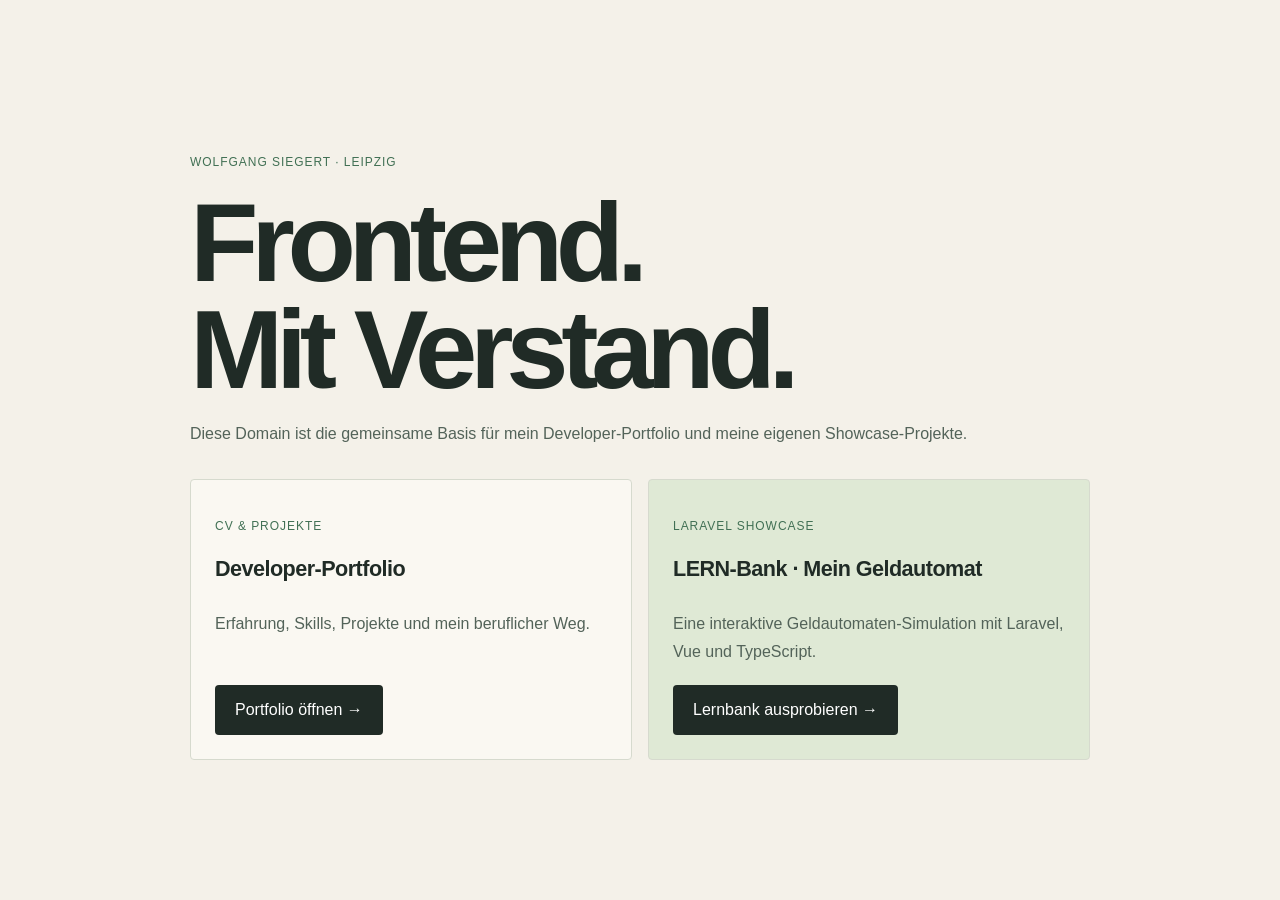
==== index.html @ e63d9061 "Show ATM card on domain landing page" ====
<!doctype html>
<html lang="de">
<head>
  <meta charset="utf-8">
  <meta name="viewport" content="width=device-width, initial-scale=1">
  <meta name="description" content="Website von Wolfgang Siegert, Frontend Developer aus Leipzig.">
  <meta name="theme-color" content="#f4f1e9">
  <title>Wolfgang Siegert · Frontend Developer</title>
  <style>
    :root { font-family: Inter, "Segoe UI", Arial, sans-serif; color: #202b26; background: #f4f1e9; }
    * { box-sizing: border-box; }
    body { min-height: 100vh; margin: 0; display: grid; place-items: center; padding: 2rem; }
    main { width: min(900px, 100%); }
    p { color: #536359; line-height: 1.7; }
    .label { color: #417054; text-transform: uppercase; letter-spacing: .08em; font-size: .75rem; }
    h1 { margin: 1rem 0; font-size: clamp(3rem, 9vw, 7rem); letter-spacing: -.065em; line-height: .96; }
    h2 { margin: 0 0 .75rem; font-size: 1.35rem; letter-spacing: -.025em; }
    .projects { display: grid; grid-template-columns: repeat(2, minmax(0, 1fr)); gap: 1rem; margin-top: 2rem; }
    .project { display: flex; flex-direction: column; align-items: flex-start; min-height: 210px; padding: 1.5rem; border: 1px solid #d6dace; border-radius: 4px; background: #faf8f2; }
    .project.atm { background: #dfe9d5; }
    .project p { margin-bottom: 1.25rem; }
    a { display: inline-block; margin-top: auto; padding: 1rem 1.25rem; border-radius: 4px; color: #fff; background: #202b26; text-decoration: none; }
    a:focus-visible { outline: 3px solid #9c661d; outline-offset: 5px; }
    @media (max-width: 650px) { .projects { grid-template-columns: 1fr; } }
  </style>
</head>
<body>
  <main>
    <p class="label">Wolfgang Siegert · Leipzig</p>
    <h1>Frontend.<br>Mit Verstand.</h1>
    <p>Diese Domain ist die gemeinsame Basis für mein Developer-Portfolio und meine eigenen Showcase-Projekte.</p>
    <div class="projects">
      <section class="project" aria-labelledby="portfolio-title">
        <p class="label">CV & Projekte</p>
        <h2 id="portfolio-title">Developer-Portfolio</h2>
        <p>Erfahrung, Skills, Projekte und mein beruflicher Weg.</p>
        <a href="./portfolio/">Portfolio öffnen →</a>
      </section>
      <section class="project atm" aria-labelledby="atm-title">
        <p class="label">Laravel Showcase</p>
        <h2 id="atm-title">LERN-Bank · Mein Geldautomat</h2>
        <p>Eine interaktive Geldautomaten-Simulation mit Laravel, Vue und TypeScript.</p>
        <a href="./atm/">Lernbank ausprobieren →</a>
      </section>
    </div>
  </main>
</body>
</html>
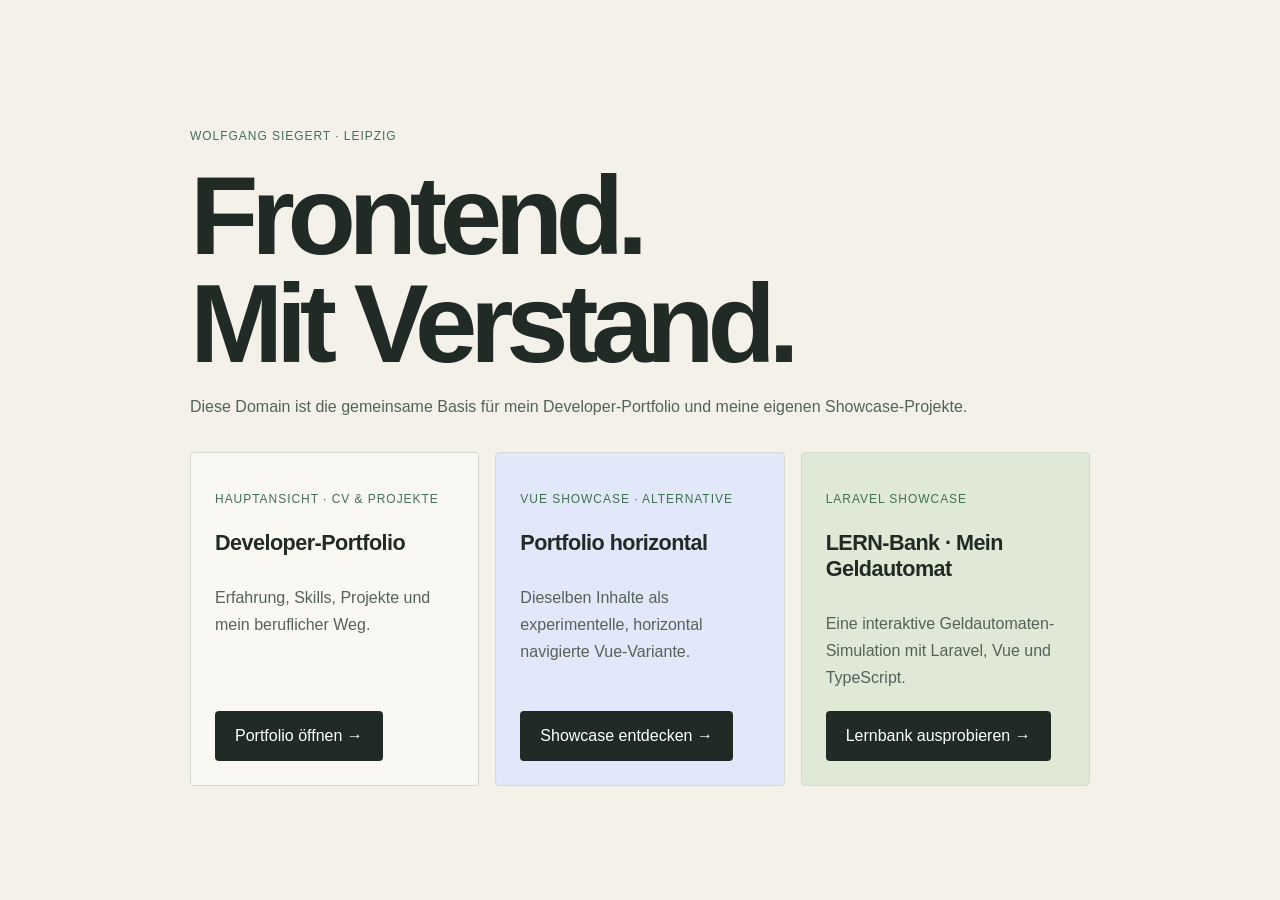
==== commit fb88fab1: "Add Vue portfolio showcase" ====
--- a/index.html
+++ b/index.html
@@ -5,6 +5,7 @@
   <meta name="viewport" content="width=device-width, initial-scale=1">
   <meta name="description" content="Website von Wolfgang Siegert, Frontend Developer aus Leipzig.">
   <meta name="theme-color" content="#f4f1e9">
+  <link rel="icon" href="/favicon.svg" type="image/svg+xml">
   <title>Wolfgang Siegert · Frontend Developer</title>
   <style>
     :root { font-family: Inter, "Segoe UI", Arial, sans-serif; color: #202b26; background: #f4f1e9; }
@@ -15,12 +16,14 @@
     .label { color: #417054; text-transform: uppercase; letter-spacing: .08em; font-size: .75rem; }
     h1 { margin: 1rem 0; font-size: clamp(3rem, 9vw, 7rem); letter-spacing: -.065em; line-height: .96; }
     h2 { margin: 0 0 .75rem; font-size: 1.35rem; letter-spacing: -.025em; }
-    .projects { display: grid; grid-template-columns: repeat(2, minmax(0, 1fr)); gap: 1rem; margin-top: 2rem; }
+    .projects { display: grid; grid-template-columns: repeat(3, minmax(0, 1fr)); gap: 1rem; margin-top: 2rem; }
     .project { display: flex; flex-direction: column; align-items: flex-start; min-height: 210px; padding: 1.5rem; border: 1px solid #d6dace; border-radius: 4px; background: #faf8f2; }
     .project.atm { background: #dfe9d5; }
+    .project.vue { background: #e1e8fa; }
     .project p { margin-bottom: 1.25rem; }
     a { display: inline-block; margin-top: auto; padding: 1rem 1.25rem; border-radius: 4px; color: #fff; background: #202b26; text-decoration: none; }
     a:focus-visible { outline: 3px solid #9c661d; outline-offset: 5px; }
+    .sr-only { position: absolute; width: 1px; height: 1px; overflow: hidden; clip-path: inset(50%); white-space: nowrap; }
     @media (max-width: 650px) { .projects { grid-template-columns: 1fr; } }
   </style>
 </head>
@@ -31,16 +34,22 @@
     <p>Diese Domain ist die gemeinsame Basis für mein Developer-Portfolio und meine eigenen Showcase-Projekte.</p>
     <div class="projects">
       <section class="project" aria-labelledby="portfolio-title">
-        <p class="label">CV & Projekte</p>
+        <p class="label">Hauptansicht · CV & Projekte</p>
         <h2 id="portfolio-title">Developer-Portfolio</h2>
         <p>Erfahrung, Skills, Projekte und mein beruflicher Weg.</p>
         <a href="./portfolio/">Portfolio öffnen →</a>
+      </section>
+      <section class="project vue" aria-labelledby="vue-title">
+        <p class="label">Vue Showcase · Alternative</p>
+        <h2 id="vue-title">Portfolio horizontal</h2>
+        <p>Dieselben Inhalte als experimentelle, horizontal navigierte Vue-Variante.</p>
+        <a href="./portfolio-vue/">Showcase entdecken →</a>
       </section>
       <section class="project atm" aria-labelledby="atm-title">
         <p class="label">Laravel Showcase</p>
         <h2 id="atm-title">LERN-Bank · Mein Geldautomat</h2>
         <p>Eine interaktive Geldautomaten-Simulation mit Laravel, Vue und TypeScript.</p>
-        <a href="./atm/">Lernbank ausprobieren →</a>
+        <a href="./atm/" target="_blank" rel="noopener noreferrer">Lernbank ausprobieren →<span class="sr-only"> (öffnet einen neuen Tab)</span></a>
       </section>
     </div>
   </main>
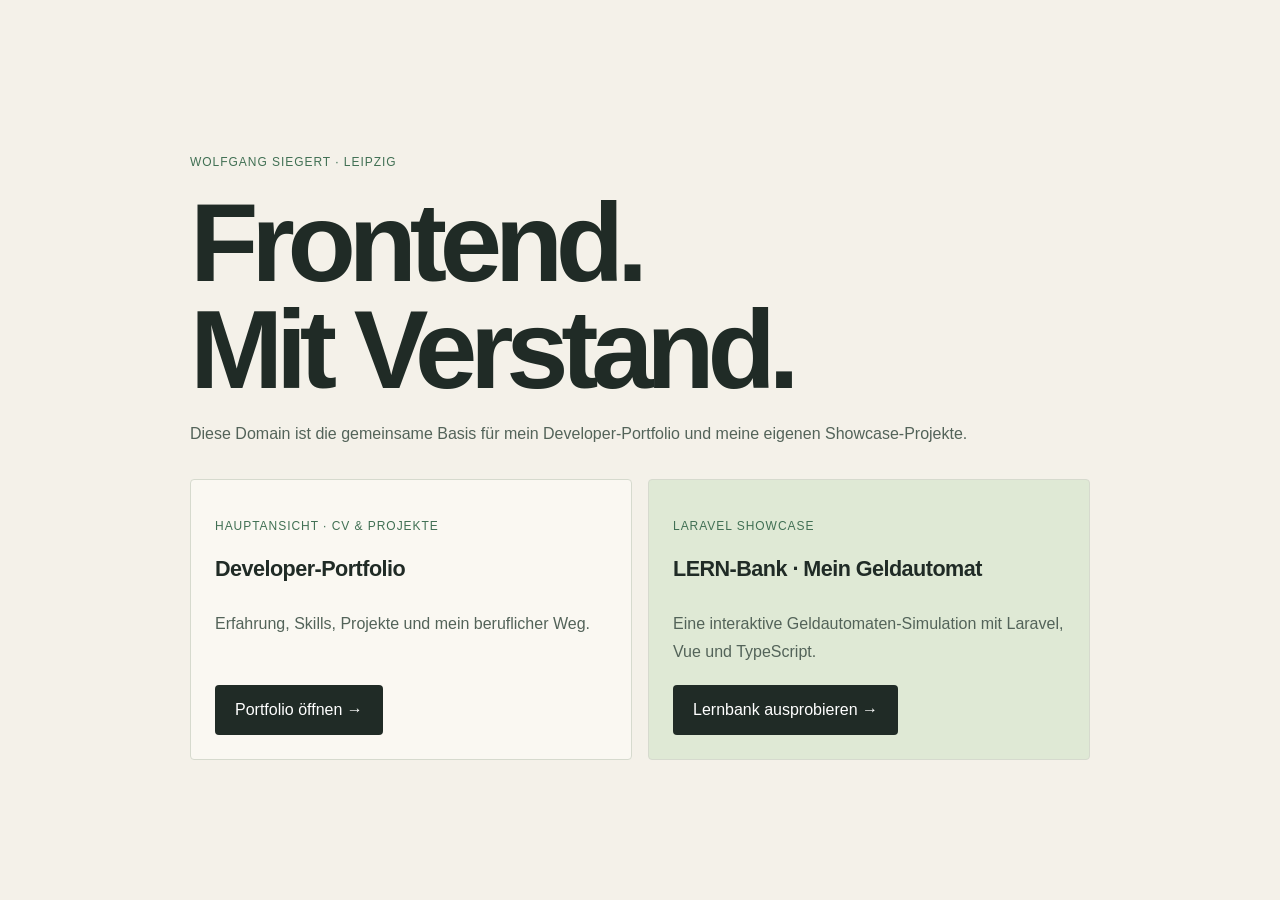
==== commit 226f2f22: "Expose horizontal showcase only through portfolio switch" ====
--- a/index.html
+++ b/index.html
@@ -16,10 +16,9 @@
     .label { color: #417054; text-transform: uppercase; letter-spacing: .08em; font-size: .75rem; }
     h1 { margin: 1rem 0; font-size: clamp(3rem, 9vw, 7rem); letter-spacing: -.065em; line-height: .96; }
     h2 { margin: 0 0 .75rem; font-size: 1.35rem; letter-spacing: -.025em; }
-    .projects { display: grid; grid-template-columns: repeat(3, minmax(0, 1fr)); gap: 1rem; margin-top: 2rem; }
+    .projects { display: grid; grid-template-columns: repeat(2, minmax(0, 1fr)); gap: 1rem; margin-top: 2rem; }
     .project { display: flex; flex-direction: column; align-items: flex-start; min-height: 210px; padding: 1.5rem; border: 1px solid #d6dace; border-radius: 4px; background: #faf8f2; }
     .project.atm { background: #dfe9d5; }
-    .project.vue { background: #e1e8fa; }
     .project p { margin-bottom: 1.25rem; }
     a { display: inline-block; margin-top: auto; padding: 1rem 1.25rem; border-radius: 4px; color: #fff; background: #202b26; text-decoration: none; }
     a:focus-visible { outline: 3px solid #9c661d; outline-offset: 5px; }
@@ -39,12 +38,6 @@
         <p>Erfahrung, Skills, Projekte und mein beruflicher Weg.</p>
         <a href="./portfolio/">Portfolio öffnen →</a>
       </section>
-      <section class="project vue" aria-labelledby="vue-title">
-        <p class="label">Vue Showcase · Alternative</p>
-        <h2 id="vue-title">Portfolio horizontal</h2>
-        <p>Dieselben Inhalte als experimentelle, horizontal navigierte Vue-Variante.</p>
-        <a href="./portfolio-vue/">Showcase entdecken →</a>
-      </section>
       <section class="project atm" aria-labelledby="atm-title">
         <p class="label">Laravel Showcase</p>
         <h2 id="atm-title">LERN-Bank · Mein Geldautomat</h2>
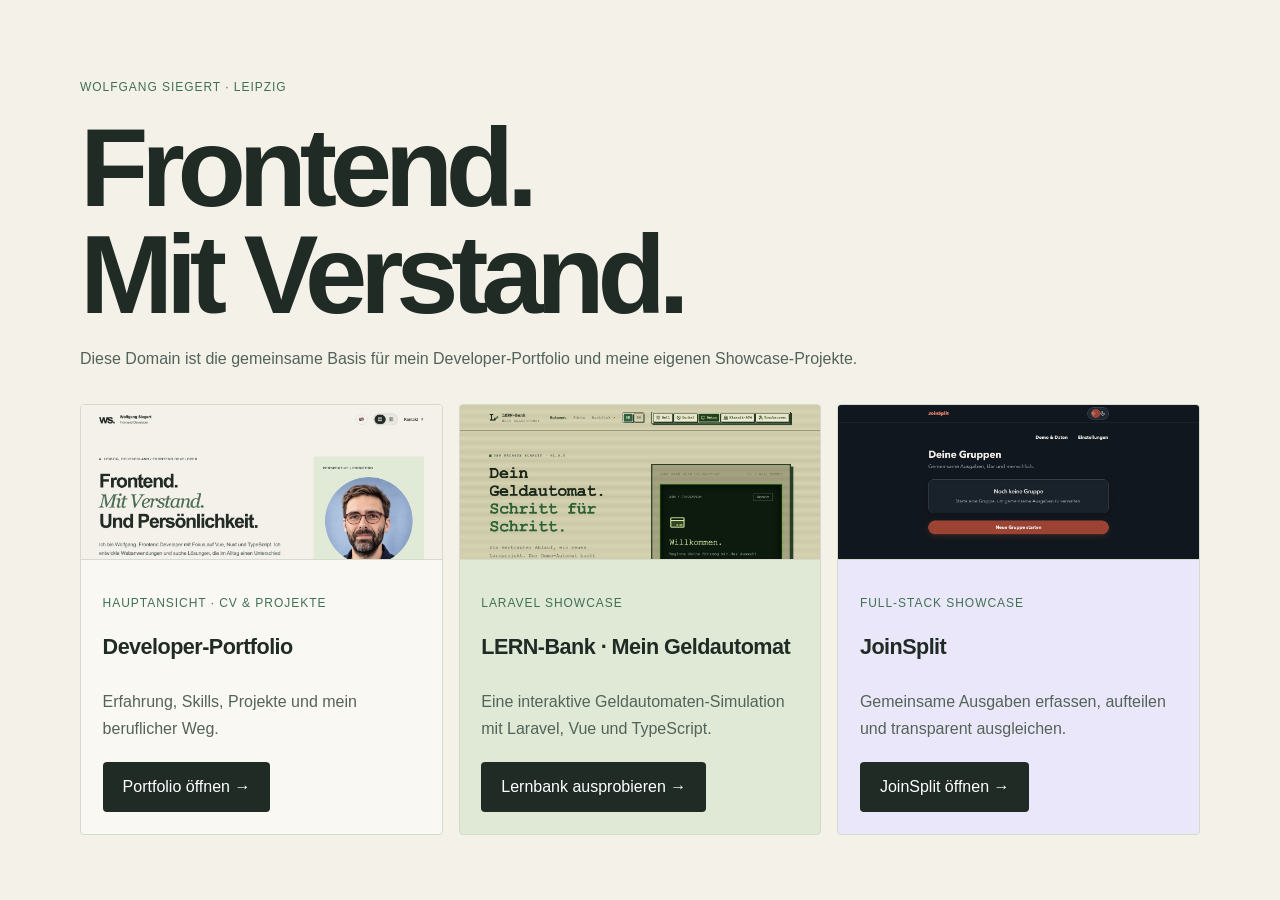
==== commit 919474b5: "Add JoinSplit and project screenshots" ====
--- a/index.html
+++ b/index.html
@@ -11,19 +11,23 @@
     :root { font-family: Inter, "Segoe UI", Arial, sans-serif; color: #202b26; background: #f4f1e9; }
     * { box-sizing: border-box; }
     body { min-height: 100vh; margin: 0; display: grid; place-items: center; padding: 2rem; }
-    main { width: min(900px, 100%); }
+    main { width: min(1120px, 100%); }
     p { color: #536359; line-height: 1.7; }
     .label { color: #417054; text-transform: uppercase; letter-spacing: .08em; font-size: .75rem; }
     h1 { margin: 1rem 0; font-size: clamp(3rem, 9vw, 7rem); letter-spacing: -.065em; line-height: .96; }
     h2 { margin: 0 0 .75rem; font-size: 1.35rem; letter-spacing: -.025em; }
-    .projects { display: grid; grid-template-columns: repeat(2, minmax(0, 1fr)); gap: 1rem; margin-top: 2rem; }
-    .project { display: flex; flex-direction: column; align-items: flex-start; min-height: 210px; padding: 1.5rem; border: 1px solid #d6dace; border-radius: 4px; background: #faf8f2; }
+    .projects { display: grid; grid-template-columns: repeat(3, minmax(0, 1fr)); gap: 1rem; margin-top: 2rem; }
+    .project { display: flex; min-width: 0; flex-direction: column; align-items: stretch; overflow: hidden; border: 1px solid #d6dace; border-radius: 4px; background: #faf8f2; }
     .project.atm { background: #dfe9d5; }
+    .project.joinsplit { background: #ebe7fa; }
+    .project img { display: block; width: 100%; height: 155px; object-fit: cover; object-position: top; border-bottom: 1px solid #d6dace; }
+    .project-copy { display: flex; flex: 1; flex-direction: column; align-items: flex-start; padding: 1.35rem; }
     .project p { margin-bottom: 1.25rem; }
     a { display: inline-block; margin-top: auto; padding: 1rem 1.25rem; border-radius: 4px; color: #fff; background: #202b26; text-decoration: none; }
     a:focus-visible { outline: 3px solid #9c661d; outline-offset: 5px; }
     .sr-only { position: absolute; width: 1px; height: 1px; overflow: hidden; clip-path: inset(50%); white-space: nowrap; }
-    @media (max-width: 650px) { .projects { grid-template-columns: 1fr; } }
+    @media (max-width: 850px) { .projects { grid-template-columns: 1fr; } .project { display: grid; grid-template-columns: minmax(180px, 38%) 1fr; } .project img { height: 100%; min-height: 240px; border-right: 1px solid #d6dace; border-bottom: 0; } }
+    @media (max-width: 600px) { body { padding: 1.2rem; } .project { display: flex; } .project img { height: 155px; min-height: 0; border-right: 0; border-bottom: 1px solid #d6dace; } }
   </style>
 </head>
 <body>
@@ -33,16 +37,31 @@
     <p>Diese Domain ist die gemeinsame Basis für mein Developer-Portfolio und meine eigenen Showcase-Projekte.</p>
     <div class="projects">
       <section class="project" aria-labelledby="portfolio-title">
-        <p class="label">Hauptansicht · CV & Projekte</p>
-        <h2 id="portfolio-title">Developer-Portfolio</h2>
-        <p>Erfahrung, Skills, Projekte und mein beruflicher Weg.</p>
-        <a href="./portfolio/">Portfolio öffnen →</a>
+        <img src="./assets/projects/portfolio.jpg" width="1280" height="720" alt="Startseite des Developer-Portfolios" loading="eager">
+        <div class="project-copy">
+          <p class="label">Hauptansicht · CV & Projekte</p>
+          <h2 id="portfolio-title">Developer-Portfolio</h2>
+          <p>Erfahrung, Skills, Projekte und mein beruflicher Weg.</p>
+          <a href="./portfolio/">Portfolio öffnen →</a>
+        </div>
       </section>
       <section class="project atm" aria-labelledby="atm-title">
-        <p class="label">Laravel Showcase</p>
-        <h2 id="atm-title">LERN-Bank · Mein Geldautomat</h2>
-        <p>Eine interaktive Geldautomaten-Simulation mit Laravel, Vue und TypeScript.</p>
-        <a href="./atm/" target="_blank" rel="noopener noreferrer">Lernbank ausprobieren →<span class="sr-only"> (öffnet einen neuen Tab)</span></a>
+        <img src="./assets/projects/lern-bank.jpg" width="1280" height="720" alt="Startansicht der LERN-Bank mit Geldautomaten-Simulation" loading="lazy">
+        <div class="project-copy">
+          <p class="label">Laravel Showcase</p>
+          <h2 id="atm-title">LERN-Bank · Mein Geldautomat</h2>
+          <p>Eine interaktive Geldautomaten-Simulation mit Laravel, Vue und TypeScript.</p>
+          <a href="./atm/" target="_blank" rel="noopener noreferrer">Lernbank ausprobieren →<span class="sr-only"> (öffnet einen neuen Tab)</span></a>
+        </div>
+      </section>
+      <section class="project joinsplit" aria-labelledby="joinsplit-title">
+        <img src="./assets/projects/joinsplit.jpg" width="1280" height="720" alt="Gruppenübersicht der JoinSplit-Webanwendung" loading="lazy">
+        <div class="project-copy">
+          <p class="label">Full-Stack Showcase</p>
+          <h2 id="joinsplit-title">JoinSplit</h2>
+          <p>Gemeinsame Ausgaben erfassen, aufteilen und transparent ausgleichen.</p>
+          <a href="https://joinsplit.tiny-bits.org/" target="_blank" rel="noopener noreferrer">JoinSplit öffnen →<span class="sr-only"> (öffnet einen neuen Tab)</span></a>
+        </div>
       </section>
     </div>
   </main>
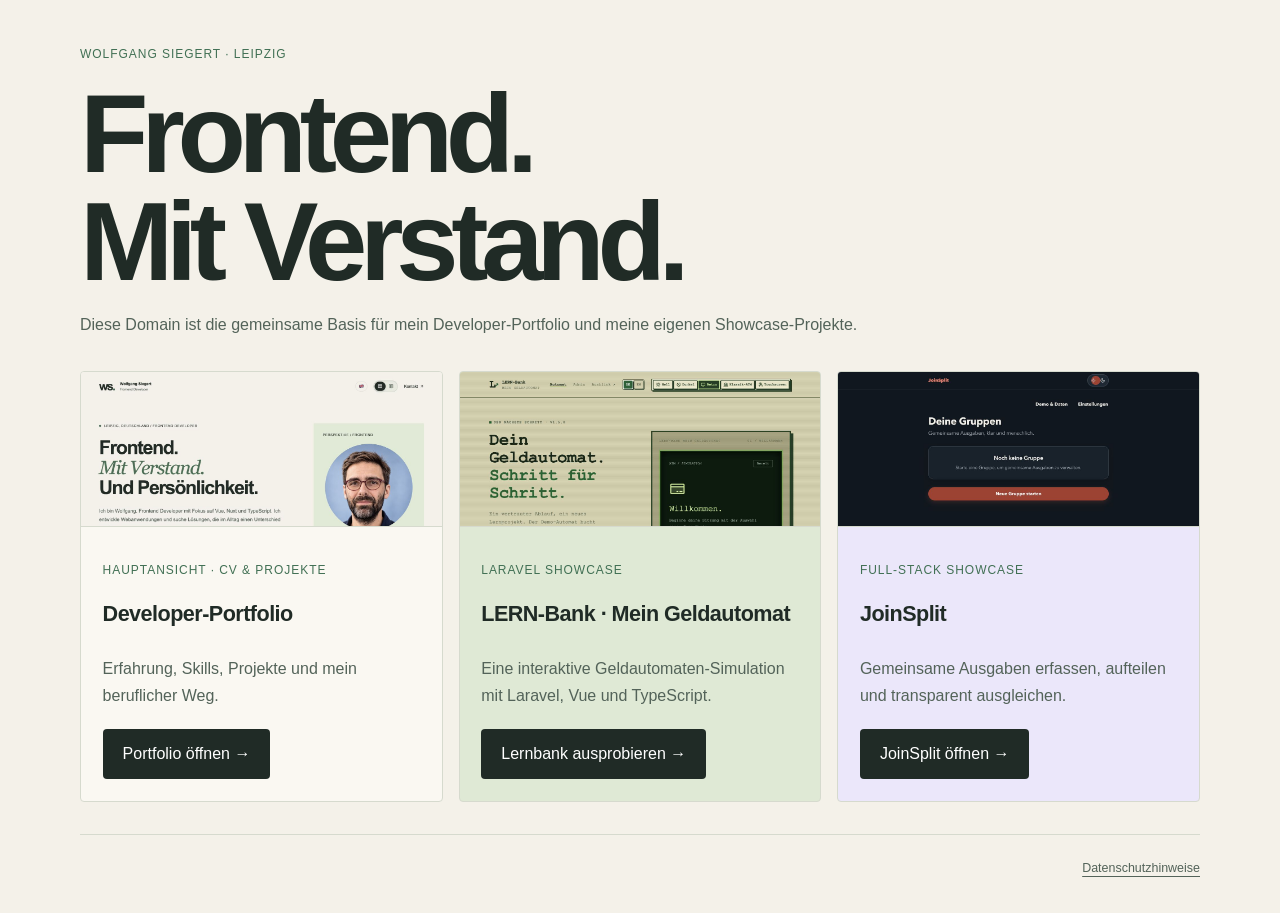
==== commit 3d262cf9: "Publish minimal privacy notice" ====
--- a/index.html
+++ b/index.html
@@ -7,11 +7,12 @@
   <meta name="theme-color" content="#f4f1e9">
   <link rel="icon" href="/favicon.svg" type="image/svg+xml">
   <title>Wolfgang Siegert · Frontend Developer</title>
+  <script defer src="./portfolio-traffic.js"></script>
   <style>
     :root { font-family: Inter, "Segoe UI", Arial, sans-serif; color: #202b26; background: #f4f1e9; }
     * { box-sizing: border-box; }
-    body { min-height: 100vh; margin: 0; display: grid; place-items: center; padding: 2rem; }
-    main { width: min(1120px, 100%); }
+    body { min-height: 100vh; margin: 0; display: grid; grid-template-rows: 1fr auto; padding: 2rem; }
+    main { place-self: center; width: min(1120px, 100%); }
     p { color: #536359; line-height: 1.7; }
     .label { color: #417054; text-transform: uppercase; letter-spacing: .08em; font-size: .75rem; }
     h1 { margin: 1rem 0; font-size: clamp(3rem, 9vw, 7rem); letter-spacing: -.065em; line-height: .96; }
@@ -26,6 +27,8 @@
     a { display: inline-block; margin-top: auto; padding: 1rem 1.25rem; border-radius: 4px; color: #fff; background: #202b26; text-decoration: none; }
     a:focus-visible { outline: 3px solid #9c661d; outline-offset: 5px; }
     .sr-only { position: absolute; width: 1px; height: 1px; overflow: hidden; clip-path: inset(50%); white-space: nowrap; }
+    .site-footer { width: min(1120px, 100%); margin: 2rem auto 0; padding-top: 1.25rem; border-top: 1px solid #d6dace; text-align: right; }
+    .site-footer a { margin: 0; padding: .4rem 0; color: #536359; background: transparent; font-size: .78rem; text-decoration: underline; text-underline-offset: .3em; }
     @media (max-width: 850px) { .projects { grid-template-columns: 1fr; } .project { display: grid; grid-template-columns: minmax(180px, 38%) 1fr; } .project img { height: 100%; min-height: 240px; border-right: 1px solid #d6dace; border-bottom: 0; } }
     @media (max-width: 600px) { body { padding: 1.2rem; } .project { display: flex; } .project img { height: 155px; min-height: 0; border-right: 0; border-bottom: 1px solid #d6dace; } }
   </style>
@@ -65,5 +68,6 @@
       </section>
     </div>
   </main>
+  <footer class="site-footer"><a href="./datenschutz/">Datenschutzhinweise</a></footer>
 </body>
 </html>
